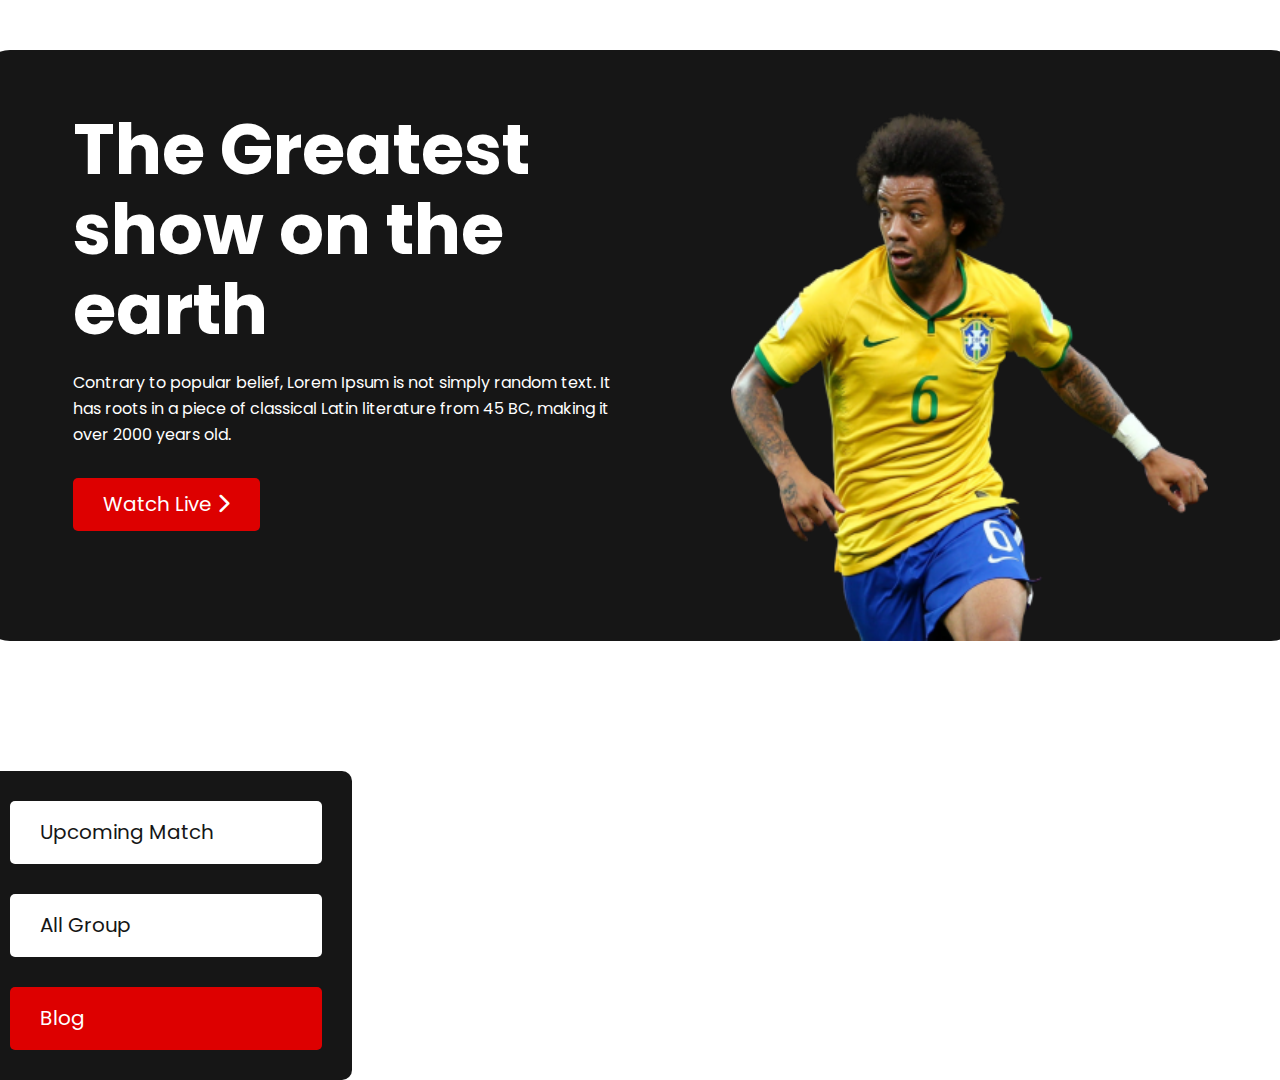
==== index.html @ 5b15a122 "Header Created" ====
<!DOCTYPE html>
<html lang="en">
<head>
    <meta charset="UTF-8">
    <meta http-equiv="X-UA-Compatible" content="IE=edge">
    <meta name="viewport" content="width=device-width, initial-scale=1.0">
    <title>World Cup</title>
    <!-- Google Fonts -->
    <link rel="preconnect" href="https://fonts.googleapis.com">
    <link rel="preconnect" href="https://fonts.gstatic.com" crossorigin>
    <link href="https://fonts.googleapis.com/css2?family=Poppins:wght@100;200;300;400;500;600;700;800;900&display=swap" rel="stylesheet"> 
    <!-- Font Awesome -->
    <link rel="stylesheet" href="https://cdnjs.cloudflare.com/ajax/libs/font-awesome/6.1.1/css/all.min.css">
    <!-- CSS File -->
    <link rel="stylesheet" href="css/style.css">
</head>
<body>

    <main>
        <!-- ========= Header Section Start========= -->
        <section id="header">
            <div class="container">
                <div class="inner-container">
                    <div class="header-wrapper">
                        <div class="header-wrapper-info">
                            <h1>The Greatest show on the earth</h1>
                            <p>Contrary to popular belief, Lorem Ipsum is not simply 
                                random text. It has roots in a piece of classical Latin literature from 45 BC, making it over 2000 years old.</p>
                            <a href="#" class="btn btn-primary">Watch Live <i class="fa-solid fa-chevron-right"></i></a>
                        </div>
                        <div class="header-wrapper-img">
                            <img src="images/Banner Image.png" alt="Banner Image">
                        </div>
                    </div>
                </div>
            </div>
        </section>
        <!-- ========= Header Section End ========= -->

        <!-- ========= Blog Section Start========= -->
        <section id="blog">
            <div class="container">
                <div class="blog-wrapper">
                    <aside class="blog-menu">
                        <a href="#" class="btn btn-white">Upcoming Match</a>
                        <a href="#" class="btn btn-white">All Group</button>
                        <a href="#" class="btn btn-white btn-active">Blog</a>
                    </aside>
                    
                </div>
            </div>
        </section>
        <!-- ========= Blog Section End ========= -->
    </main>
</body>
</html>
---- css/style.css ----
/* -----------------
      Basic Setup 
--------------------*/

* {
    margin: 0;
    padding: 0;
    outline: 0;
}

body {
    box-sizing: border-box;
    font-family: 'Poppins', sans-serif;
}

a {
    text-decoration: none;
}

/* --------------------------------
        Reusable Components 
-----------------------------------*/

.container {
	width: 1321px;
    margin: 0 auto;
}


.inner-container {
    width: 1135px;
    margin: 0 auto;
}

.btn {
    border-radius: 5px;
    font-weight: 400;
    font-size: 20px;
    line-height: 23px;
    padding: 15px 30px;
    transition: all .4s ease;
    -webkit-transition: all .4s ease;
    -moz-transition: all .4s ease;
    -ms-transition: all .4s ease;
    -o-transition: all .4s ease;
    display: inline-block;
}

.btn-white {
    background: #fff;
    color: #161616;
}

.btn-white:hover,
.btn-primary,
.btn-active {
    background: #DD0000;
    color: #fff;
}

.btn-primary:hover {
    padding: 15px 40px;
}

/* --------------------------------
        Header Section Start 
-----------------------------------*/

main {
    display: flex;
    flex-direction: column;
    align-items: center;
}

#header {
	background: #161616;
	border-radius: 30px;
	-webkit-border-radius: 30px;
	-moz-border-radius: 30px;
	-ms-border-radius: 30px;
	-o-border-radius: 30px;
	margin: 50px 0 130px 0;
	padding-top: 60px;
    display: flex;
    justify-content: center;
}

#header:hover .header-wrapper-img img {
    transform: translateX(25px);
    -webkit-transform: translateX(25px);
    -moz-transform: translateX(25px);
    -ms-transform: translateX(25px);
    -o-transform: translateX(25px);
}

.header-wrapper {
    display: grid;
    grid-template-columns: repeat(2, 1fr);
}

.header-wrapper-info {
    padding-bottom: 110px;
}

.header-wrapper-info h1 {
    font-weight: 700;
    font-size: 70px;
    line-height: 80px;
    color: #FFFFFF;
}

.header-wrapper-info p {
    font-weight: 400;
    font-size: 16px;
    line-height: 26px;
    color: #FFFFFF;
    padding: 20px 0 30px 0;
}

.header-wrapper-img {
	display: flex;
	justify-content: end;
}

.header-wrapper-img img {
    width: 84%;
    transition: all .4s ease;
    -webkit-transition: all .4s ease;
    -moz-transition: all .4s ease;
    -ms-transition: all .4s ease;
    -o-transition: all .4s ease;
}



/* --------------------------------
        Blog Section Start 
-----------------------------------*/
.blog-wrapper aside.blog-menu {
	display: flex;
	flex-direction: column;
	width: 312px;
	background: #161616;
	border-radius: 10px;
	-webkit-border-radius: 10px;
	-moz-border-radius: 10px;
	-ms-border-radius: 10px;
	-o-border-radius: 10px;
	padding: 30px;
	gap: 30px;
}

.blog-wrapper .btn {
    padding: 20px 30px;
}
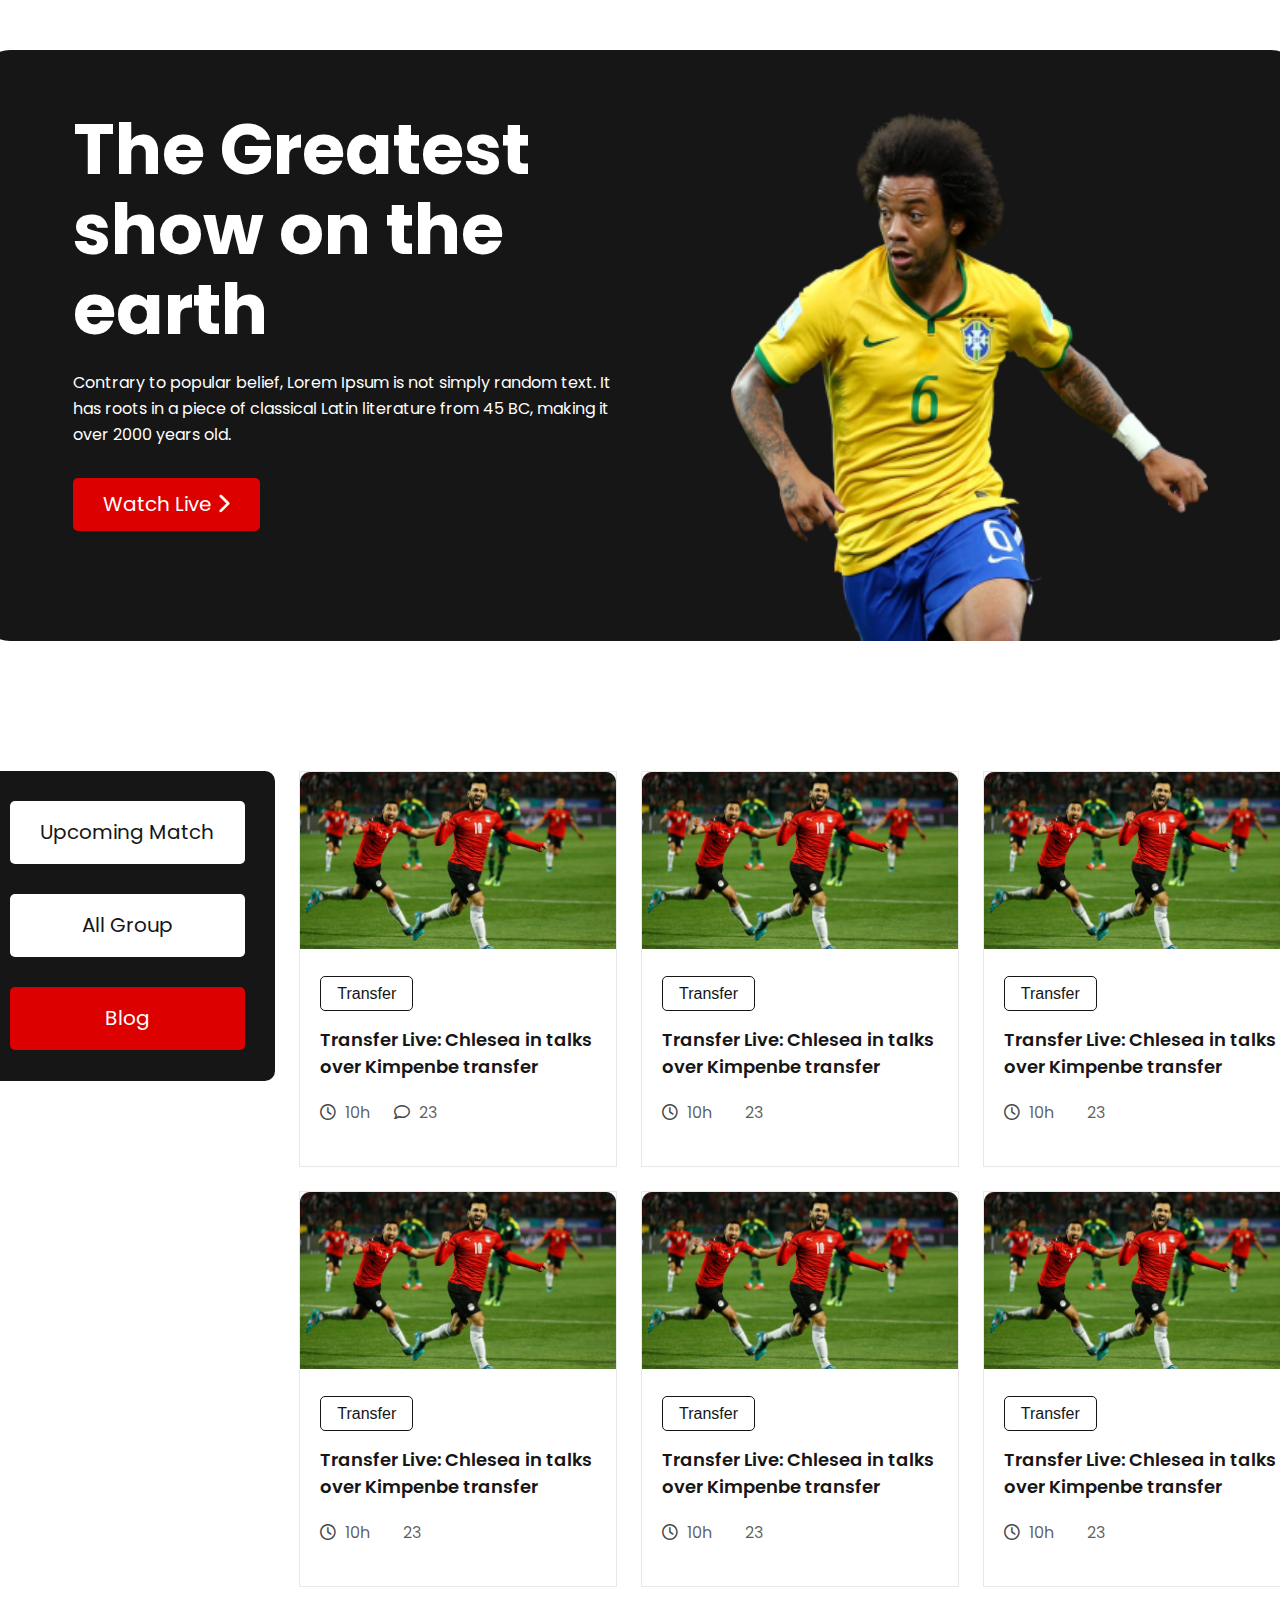
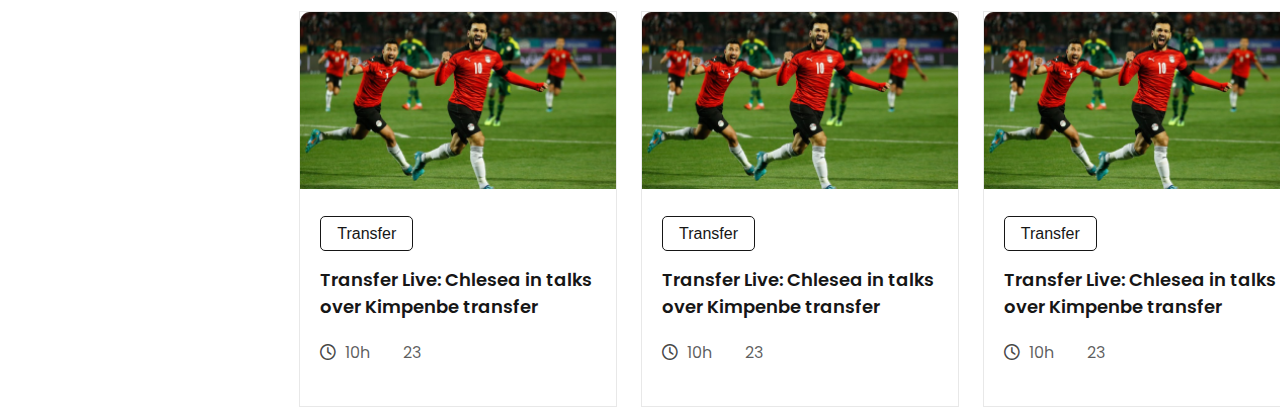
==== commit 4cb9a813: "Blog Updated" ====
--- a/index.html
+++ b/index.html
@@ -46,7 +46,125 @@
                         <a href="#" class="btn btn-white">All Group</button>
                         <a href="#" class="btn btn-white btn-active">Blog</a>
                     </aside>
-                    
+                    <div class="blog-articles-wrapper">
+                        <article class="blog-articles-items">
+                            <div class="blog-articles-items-img">
+                                <img src="images/Blog Image.png" alt="Blog Image">
+                            </div>
+                            <div class="blog-articles-items-info">
+                                <button class="btn btn-outline">Transfer</button>
+                                <h3>Transfer Live: Chlesea in talks over Kimpenbe transfer</h3>
+                                <div class="blog-timing">
+                                    <span class="time"><i class="fa-regular fa-clock"></i> 10h</span>
+                                    <span class="comments"><i class="fa-regular fa-comment"></i> 23</span>
+                                </div>
+                            </div>
+                        </article>
+                        <article class="blog-articles-items">
+                            <div class="blog-articles-items-img">
+                                <img src="images/Blog Image.png" alt="Blog Image">
+                            </div>
+                            <div class="blog-articles-items-info">
+                                <button class="btn btn-outline">Transfer</button>
+                                <h3>Transfer Live: Chlesea in talks over Kimpenbe transfer</h3>
+                                <div class="blog-timing">
+                                    <span class="time"><i class="fa-regular fa-clock"></i> 10h</span>
+                                    <span class="comments"><i class="fa-regular fa-message-dots"></i> 23</span>
+                                </div>
+                            </div>
+                        </article>
+                        <article class="blog-articles-items">
+                            <div class="blog-articles-items-img">
+                                <img src="images/Blog Image.png" alt="Blog Image">
+                            </div>
+                            <div class="blog-articles-items-info">
+                                <button class="btn btn-outline">Transfer</button>
+                                <h3>Transfer Live: Chlesea in talks over Kimpenbe transfer</h3>
+                                <div class="blog-timing">
+                                    <span class="time"><i class="fa-regular fa-clock"></i> 10h</span>
+                                    <span class="comments"><i class="fa-regular fa-message-dots"></i> 23</span>
+                                </div>
+                            </div>
+                        </article>
+                        <article class="blog-articles-items">
+                            <div class="blog-articles-items-img">
+                                <img src="images/Blog Image.png" alt="Blog Image">
+                            </div>
+                            <div class="blog-articles-items-info">
+                                <button class="btn btn-outline">Transfer</button>
+                                <h3>Transfer Live: Chlesea in talks over Kimpenbe transfer</h3>
+                                <div class="blog-timing">
+                                    <span class="time"><i class="fa-regular fa-clock"></i> 10h</span>
+                                    <span class="comments"><i class="fa-regular fa-message-dots"></i> 23</span>
+                                </div>
+                            </div>
+                        </article>
+                        <article class="blog-articles-items">
+                            <div class="blog-articles-items-img">
+                                <img src="images/Blog Image.png" alt="Blog Image">
+                            </div>
+                            <div class="blog-articles-items-info">
+                                <button class="btn btn-outline">Transfer</button>
+                                <h3>Transfer Live: Chlesea in talks over Kimpenbe transfer</h3>
+                                <div class="blog-timing">
+                                    <span class="time"><i class="fa-regular fa-clock"></i> 10h</span>
+                                    <span class="comments"><i class="fa-regular fa-message-dots"></i> 23</span>
+                                </div>
+                            </div>
+                        </article>
+                        <article class="blog-articles-items">
+                            <div class="blog-articles-items-img">
+                                <img src="images/Blog Image.png" alt="Blog Image">
+                            </div>
+                            <div class="blog-articles-items-info">
+                                <button class="btn btn-outline">Transfer</button>
+                                <h3>Transfer Live: Chlesea in talks over Kimpenbe transfer</h3>
+                                <div class="blog-timing">
+                                    <span class="time"><i class="fa-regular fa-clock"></i> 10h</span>
+                                    <span class="comments"><i class="fa-regular fa-message-dots"></i> 23</span>
+                                </div>
+                            </div>
+                        </article>
+                        <article class="blog-articles-items">
+                            <div class="blog-articles-items-img">
+                                <img src="images/Blog Image.png" alt="Blog Image">
+                            </div>
+                            <div class="blog-articles-items-info">
+                                <button class="btn btn-outline">Transfer</button>
+                                <h3>Transfer Live: Chlesea in talks over Kimpenbe transfer</h3>
+                                <div class="blog-timing">
+                                    <span class="time"><i class="fa-regular fa-clock"></i> 10h</span>
+                                    <span class="comments"><i class="fa-regular fa-message-dots"></i> 23</span>
+                                </div>
+                            </div>
+                        </article>
+                        <article class="blog-articles-items">
+                            <div class="blog-articles-items-img">
+                                <img src="images/Blog Image.png" alt="Blog Image">
+                            </div>
+                            <div class="blog-articles-items-info">
+                                <button class="btn btn-outline">Transfer</button>
+                                <h3>Transfer Live: Chlesea in talks over Kimpenbe transfer</h3>
+                                <div class="blog-timing">
+                                    <span class="time"><i class="fa-regular fa-clock"></i> 10h</span>
+                                    <span class="comments"><i class="fa-regular fa-message-dots"></i> 23</span>
+                                </div>
+                            </div>
+                        </article>
+                        <article class="blog-articles-items">
+                            <div class="blog-articles-items-img">
+                                <img src="images/Blog Image.png" alt="Blog Image">
+                            </div>
+                            <div class="blog-articles-items-info">
+                                <button class="btn btn-outline">Transfer</button>
+                                <h3>Transfer Live: Chlesea in talks over Kimpenbe transfer</h3>
+                                <div class="blog-timing">
+                                    <span class="time"><i class="fa-regular fa-clock"></i> 10h</span>
+                                    <span class="comments"><i class="fa-regular fa-message-dots"></i> 23</span>
+                                </div>
+                            </div>
+                        </article>
+                    </div>
                 </div>
             </div>
         </section>
--- a/css/style.css
+++ b/css/style.css
@@ -15,6 +15,11 @@
 
 a {
     text-decoration: none;
+}
+
+button {
+    border: 0;
+    background: none;
 }
 
 /* --------------------------------
@@ -44,6 +49,7 @@
     -ms-transition: all .4s ease;
     -o-transition: all .4s ease;
     display: inline-block;
+    cursor: pointer;
 }
 
 .btn-white {
@@ -51,6 +57,13 @@
     color: #161616;
 }
 
+.btn-outline {
+    border: 1px solid #161616;
+    font-size: 16px;
+    color: #161616;
+}
+
+.btn-outline:hover,
 .btn-white:hover,
 .btn-primary,
 .btn-active {
@@ -131,25 +144,77 @@
     -o-transition: all .4s ease;
 }
 
-
-
 /* --------------------------------
         Blog Section Start 
 -----------------------------------*/
+
+.blog-wrapper {
+    display: flex;
+    gap: 24px;
+}
+
 .blog-wrapper aside.blog-menu {
-	display: flex;
-	flex-direction: column;
-	width: 312px;
-	background: #161616;
-	border-radius: 10px;
-	-webkit-border-radius: 10px;
-	-moz-border-radius: 10px;
-	-ms-border-radius: 10px;
-	-o-border-radius: 10px;
-	padding: 30px;
-	gap: 30px;
+    display: flex;
+    width: 390px;
+    height: 250px;
+    background: #161616;
+    border-radius: 10px;
+    -webkit-border-radius: 10px;
+    -moz-border-radius: 10px;
+    -ms-border-radius: 10px;
+    -o-border-radius: 10px;
+    padding: 30px;
+    gap: 30px;
+    text-align: center;
+    flex-direction: column;
 }
 
 .blog-wrapper .btn {
     padding: 20px 30px;
+}
+
+.blog-articles-wrapper {
+    display: grid;
+    grid-template-columns: repeat(3, 1fr);
+    gap: 24px;
+}
+
+article.blog-articles-items {
+    border: 1px solid #E8E8E8;
+}
+
+article.blog-articles-items img {
+    width: 100%;
+}
+
+article.blog-articles-items .btn {
+    padding: 5px 16px;
+    margin-bottom: 15px;
+}
+
+.blog-articles-items-info {
+    padding: 20px;
+}
+
+article.blog-articles-items h3 {
+    font-weight: 600;
+    font-size: 18px;
+    line-height: 27px;
+    color: #161616;
+}
+
+article.blog-articles-items .blog-timing  {
+    padding: 20px 0;
+    font-size: 16px;
+    line-height: 26px;
+    color: rgba(22, 22, 22, 0.7);
+}
+
+article.blog-articles-items .blog-timing .time {
+    padding-right: 20px;
+}
+
+article.blog-articles-items .blog-timing i {
+    color: rgba(22, 22, 22, 0.8);
+    padding-right: 5px;
 }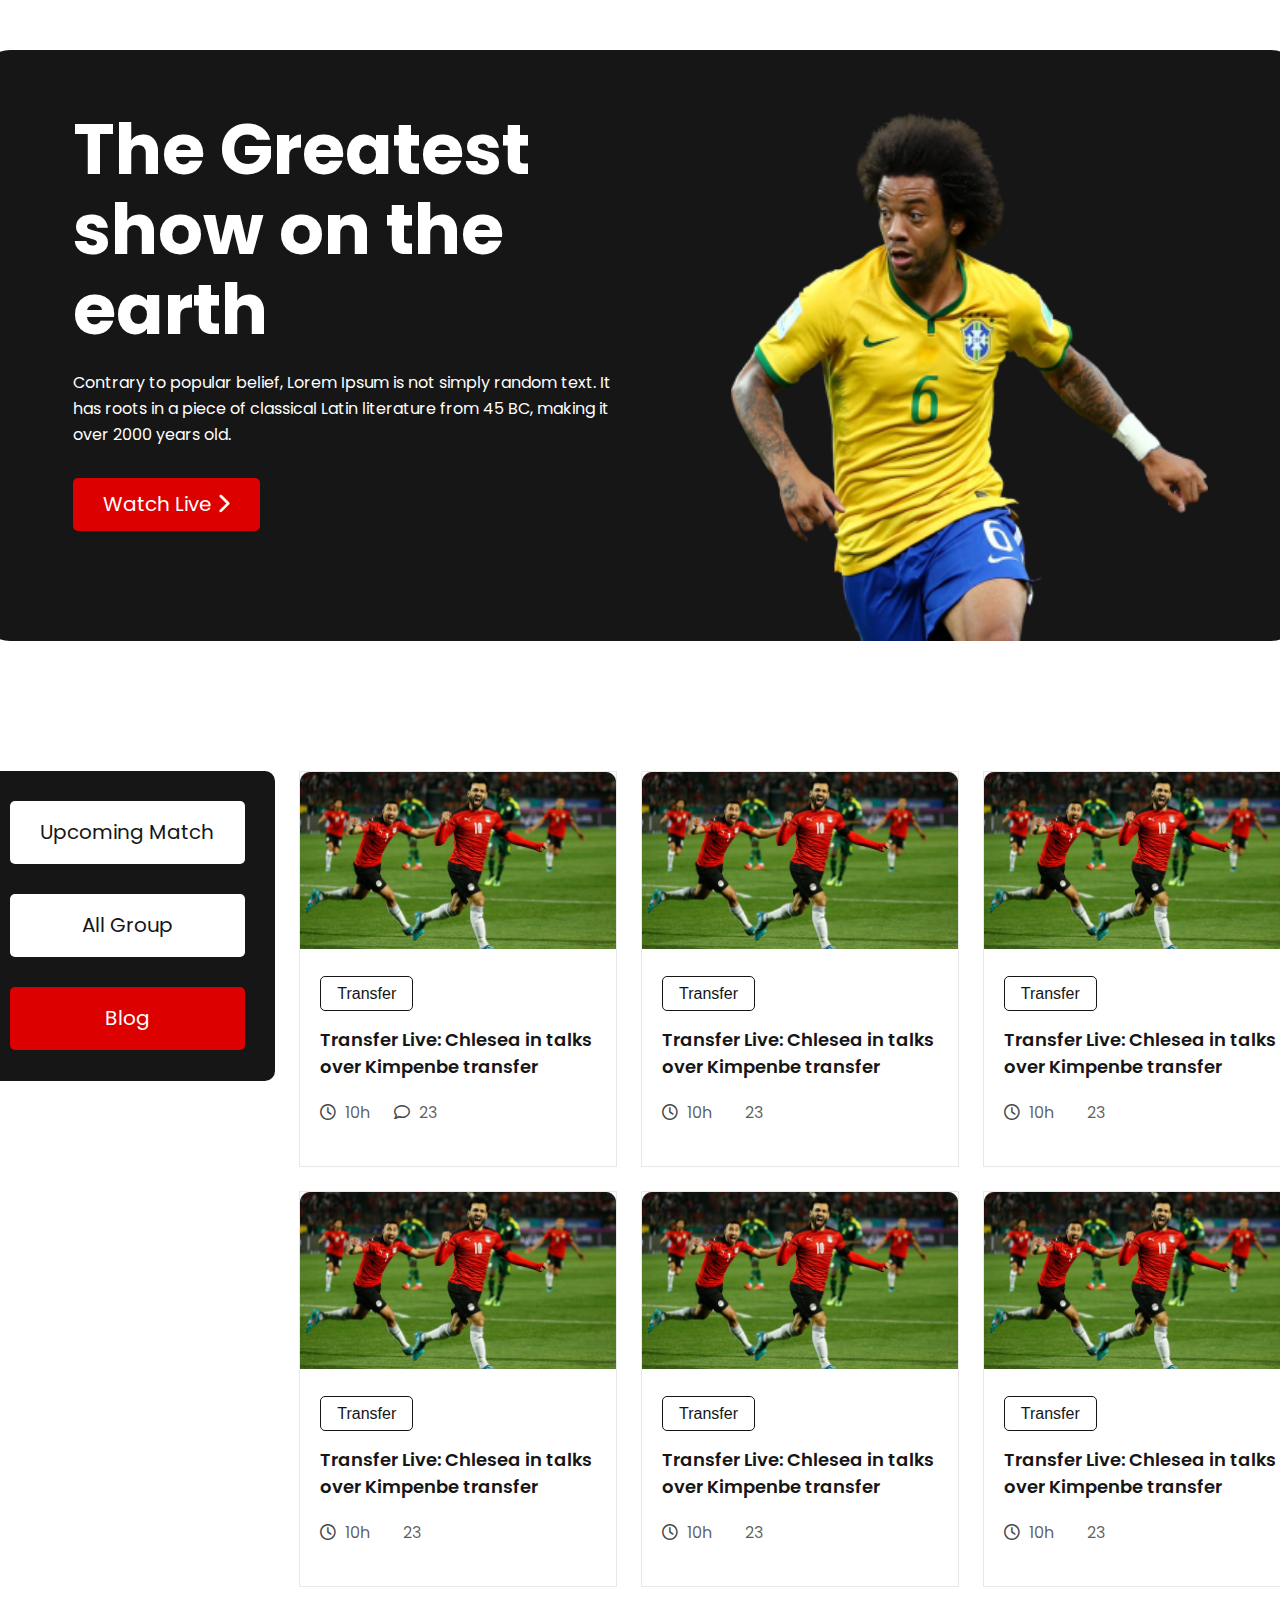
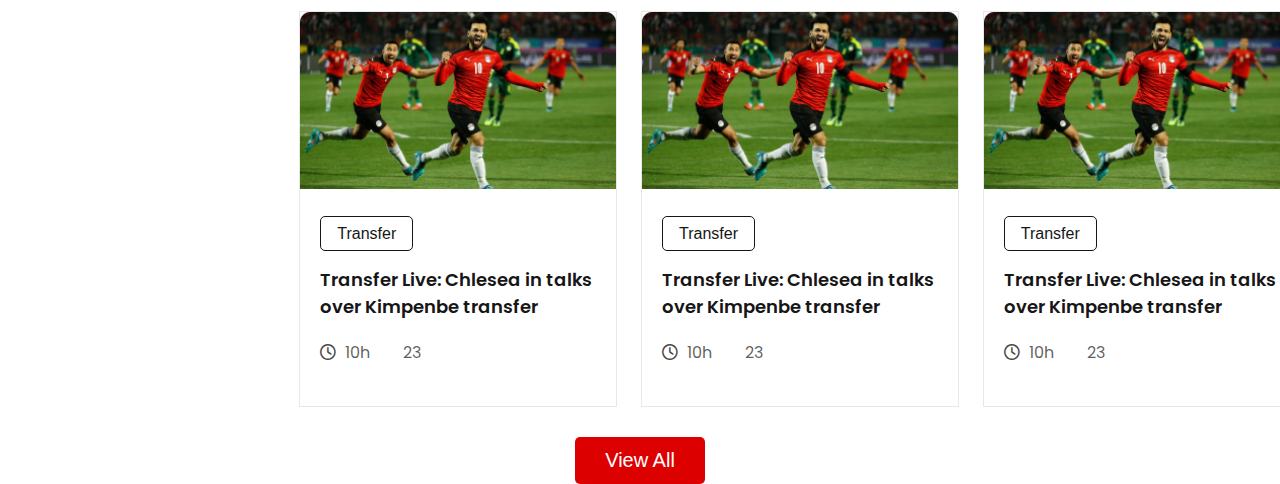
==== commit 3c5dbe0f: "blog view button add" ====
--- a/index.html
+++ b/index.html
@@ -166,6 +166,7 @@
                         </article>
                     </div>
                 </div>
+                <button class="btn btn-primary view-all">View All</button>
             </div>
         </section>
         <!-- ========= Blog Section End ========= -->
--- a/css/style.css
+++ b/css/style.css
@@ -148,9 +148,14 @@
         Blog Section Start 
 -----------------------------------*/
 
+#blog .container {
+    text-align: center;
+}
+
 .blog-wrapper {
     display: flex;
     gap: 24px;
+    text-align: left;
 }
 
 .blog-wrapper aside.blog-menu {
@@ -217,4 +222,13 @@
 article.blog-articles-items .blog-timing i {
     color: rgba(22, 22, 22, 0.8);
     padding-right: 5px;
+}
+
+#blog .view-all {
+    margin-top: 30px;
+    padding: 12px 30px;
+}
+
+#blog .view-all:hover {
+    padding: 12px 40px;
 }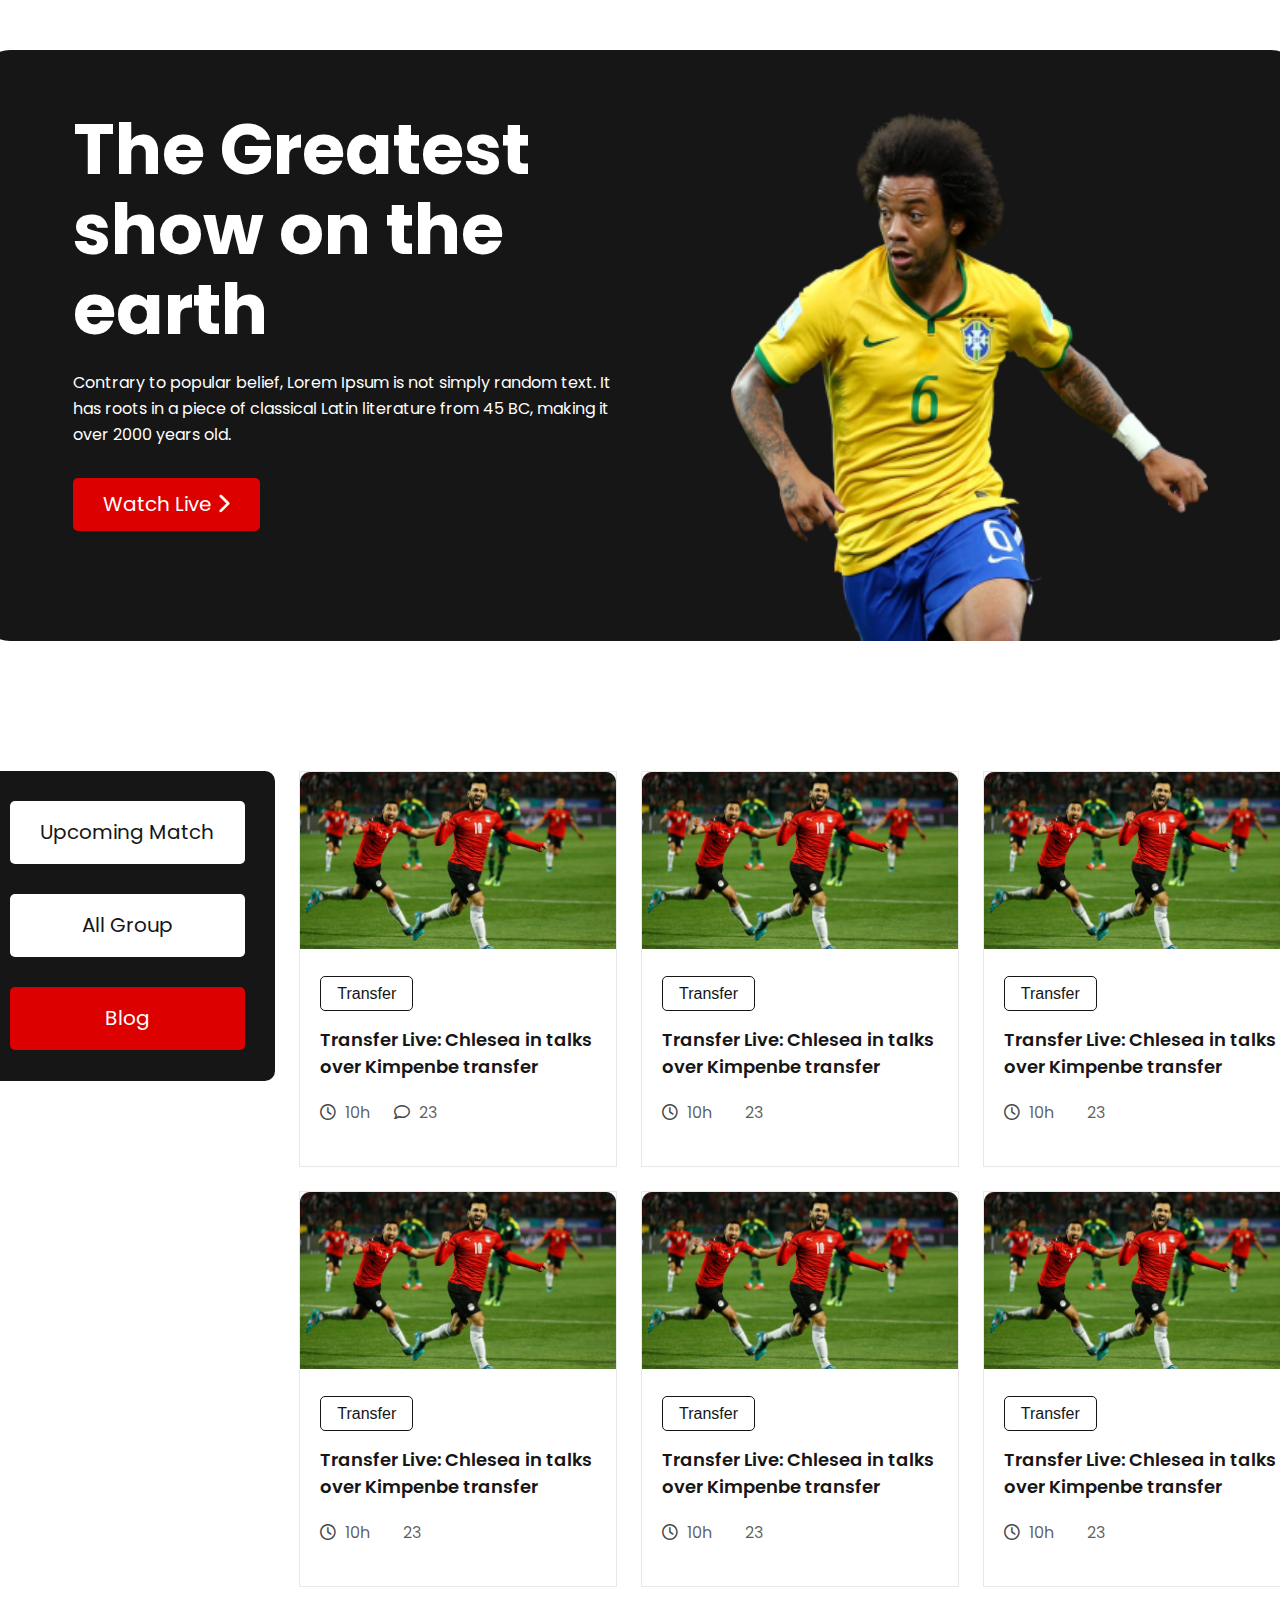
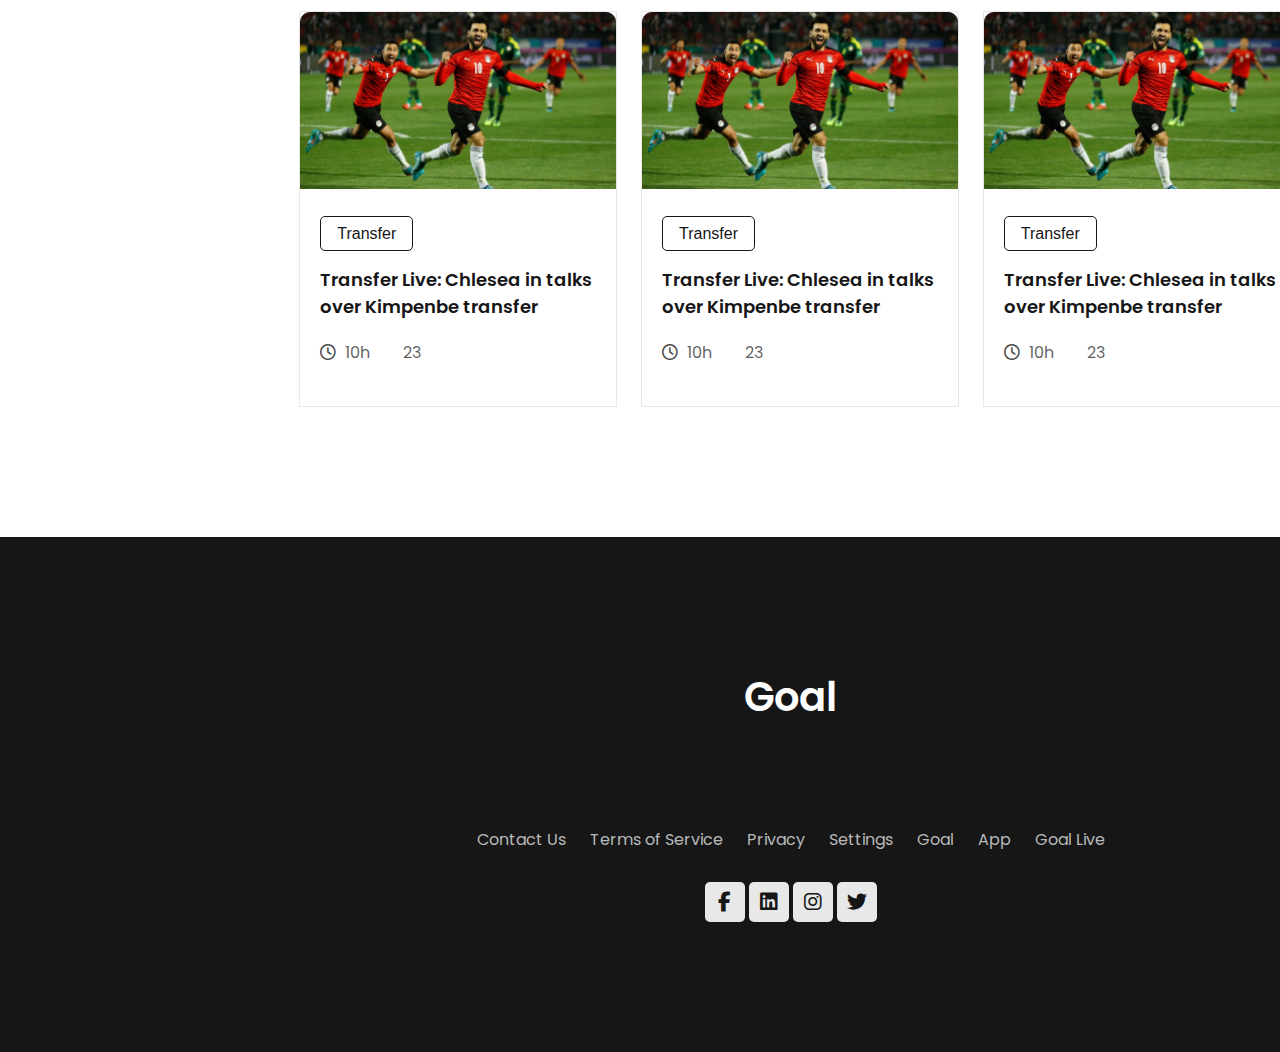
==== commit 3a2abcfc: "Extra Small Responsive" ====
--- a/index.html
+++ b/index.html
@@ -13,6 +13,8 @@
     <link rel="stylesheet" href="https://cdnjs.cloudflare.com/ajax/libs/font-awesome/6.1.1/css/all.min.css">
     <!-- CSS File -->
     <link rel="stylesheet" href="css/style.css">
+    <!-- Responsive CSS -->
+    <link rel="stylesheet" href="css/responsive.css">
 </head>
 <body>
 
@@ -42,7 +44,7 @@
             <div class="container">
                 <div class="blog-wrapper">
                     <aside class="blog-menu">
-                        <a href="#" class="btn btn-white">Upcoming Match</a>
+                        <a href="pages/upcomming-matches.html" class="btn btn-white">Upcoming Match</a>
                         <a href="#" class="btn btn-white">All Group</button>
                         <a href="#" class="btn btn-white btn-active">Blog</a>
                     </aside>
@@ -171,5 +173,32 @@
         </section>
         <!-- ========= Blog Section End ========= -->
     </main>
+
+    <!-- ========= Footer Section Start ========= -->
+    <footer id="footer">
+        <div class="container">
+            <div class="footer-text">
+                <h2>Goal</h2>
+            </div>
+            <div class="footer-menu">
+                <a href="#">Contact Us</a>
+                <a href="#">Terms of Service</a>
+                <a href="#">Privacy</a>
+                <a href="#">Settings</a>
+                <a href="#">Goal</a>
+                <a href="#">App</a>
+                <a href="#">Goal Live</a>
+            </div>
+            <div class="footer-social-media">
+                <ul>
+                    <li><a href="#"><i class="fa-brands fa-facebook-f"></i></a></li>
+                    <li><a href="#"><i class="fa-brands fa-linkedin"></i></a></li>
+                    <li><a href="#"><i class="fa-brands fa-instagram"></i></a></li>
+                    <li><a href="#"><i class="fa-brands fa-twitter"></i></a></li>
+                </ul>
+            </div>
+        </div>
+    </footer>
+    <!-- ========= Footer Section End ========= -->
 </body>
 </html>--- a/css/style.css
+++ b/css/style.css
@@ -20,6 +20,10 @@
 button {
     border: 0;
     background: none;
+}
+
+ul li {
+    list-style-type: none;
 }
 
 /* --------------------------------
@@ -227,8 +231,80 @@
 #blog .view-all {
     margin-top: 30px;
     padding: 12px 30px;
+    display: none;
 }
 
 #blog .view-all:hover {
     padding: 12px 40px;
+}
+
+/* --------------------------------
+        Footer Section Start 
+-----------------------------------*/
+
+footer#footer {
+    margin-top: 130px;
+    padding: 130px;
+    background: #161616;
+    text-align: center;
+}
+
+footer#footer .footer-text h2 {
+    font-weight: 600;
+    font-size: 40px;
+    line-height: 60px;
+    color: #fff;
+    padding-bottom: 100px;
+}
+
+footer#footer .footer-menu a {
+    display: inline-block;
+    font-size: 16px;
+    line-height: 24px;
+    color: #B9B9B9;
+    padding: 0 10px;
+    transition: all .4s ease;
+    -webkit-transition: all .4s ease;
+    -moz-transition: all .4s ease;
+    -ms-transition: all .4s ease;
+    -o-transition: all .4s ease;
+}
+
+footer#footer .footer-menu a:hover {
+    color: #DD0000;
+}
+
+footer#footer .footer-social-media ul li {
+    display: inline-block;
+    margin-top: 30px;
+}
+
+footer#footer .footer-social-media ul li a {
+    display: block;
+    width: 40px;
+    height: 40px;
+    background: #E8E8E8;
+    color: #161616;
+    line-height: 40px;
+    border-radius: 5px;
+    -webkit-border-radius: 5px;
+    -moz-border-radius: 5px;
+    -ms-border-radius: 5px;
+    -o-border-radius: 5px;
+    font-size: 20px;
+    transition: all .4s ease;
+    -webkit-transition: all .4s ease;
+    -moz-transition: all .4s ease;
+    -ms-transition: all .4s ease;
+    -o-transition: all .4s ease;
+}
+
+footer#footer .footer-social-media ul li a:hover {
+    background: #DD0000;
+    color: #E8E8E8;
+    border-radius: 50%;
+    -webkit-border-radius: 50%;
+    -moz-border-radius: 50%;
+    -ms-border-radius: 50%;
+    -o-border-radius: 50%;
 }--- a/css/responsive.css
+++ b/css/responsive.css
@@ -0,0 +1,98 @@
+/* Extra Small Device */
+@media only screen and (max-width: 575px) {
+
+    /* Header Section */
+
+    #header {
+        margin: 20px;
+    }
+    
+    .container {
+        width: 80%;
+    }
+    
+    .inner-container {
+        width: 100%;
+    }
+
+    .header-wrapper {
+        grid-template-columns: repeat(1, 1fr);
+        text-align: center;
+    }
+
+    .header-wrapper-info h1 {
+        font-size: 26px;
+        line-height: 33px;
+    }
+
+    .header-wrapper-info p {
+        font-size: 14px;
+        color: rgba(255, 255, 255, 0.8);
+        overflow: hidden;
+        height: 27px;
+        margin-bottom: 15px;
+    }
+
+    .header-wrapper-info {
+        padding-bottom: 21px;
+    }
+
+    .header-wrapper-img img {
+        width: 100%;
+    }
+
+    .header-wrapper-img {
+        align-items: center;
+    }
+
+    /* Blog */
+    .blog-wrapper {
+        flex-direction: column;
+    }
+
+    .blog-wrapper .btn {
+        padding: 10px 14px;
+    }
+
+    .blog-wrapper aside.blog-menu {
+        width: auto;
+        height: auto;
+        margin: 0 30px;
+        gap: 30px;
+        background: none;
+    }
+
+    .blog-wrapper aside.blog-menu .btn {
+        border: 1px solid #161616;
+    }
+
+    .blog-articles-wrapper {
+        grid-template-columns: repeat(1, 1fr);
+    }
+
+    footer#footer {
+        margin-top: 25px;
+        padding: 20px;
+    }
+
+    footer#footer .footer-text h2 {
+        padding-bottom: 0;
+        font-size: 22px;
+    }
+    
+    footer#footer .footer-menu,
+    footer#footer .footer-text {
+        border-bottom: 1px solid rgba(255, 255, 255, 0.1);
+    }
+
+    footer#footer .footer-menu {
+        margin-top: 10px;
+    }
+
+    footer#footer .footer-menu a {
+        display: block;
+        padding: 10px;
+    }
+
+
+}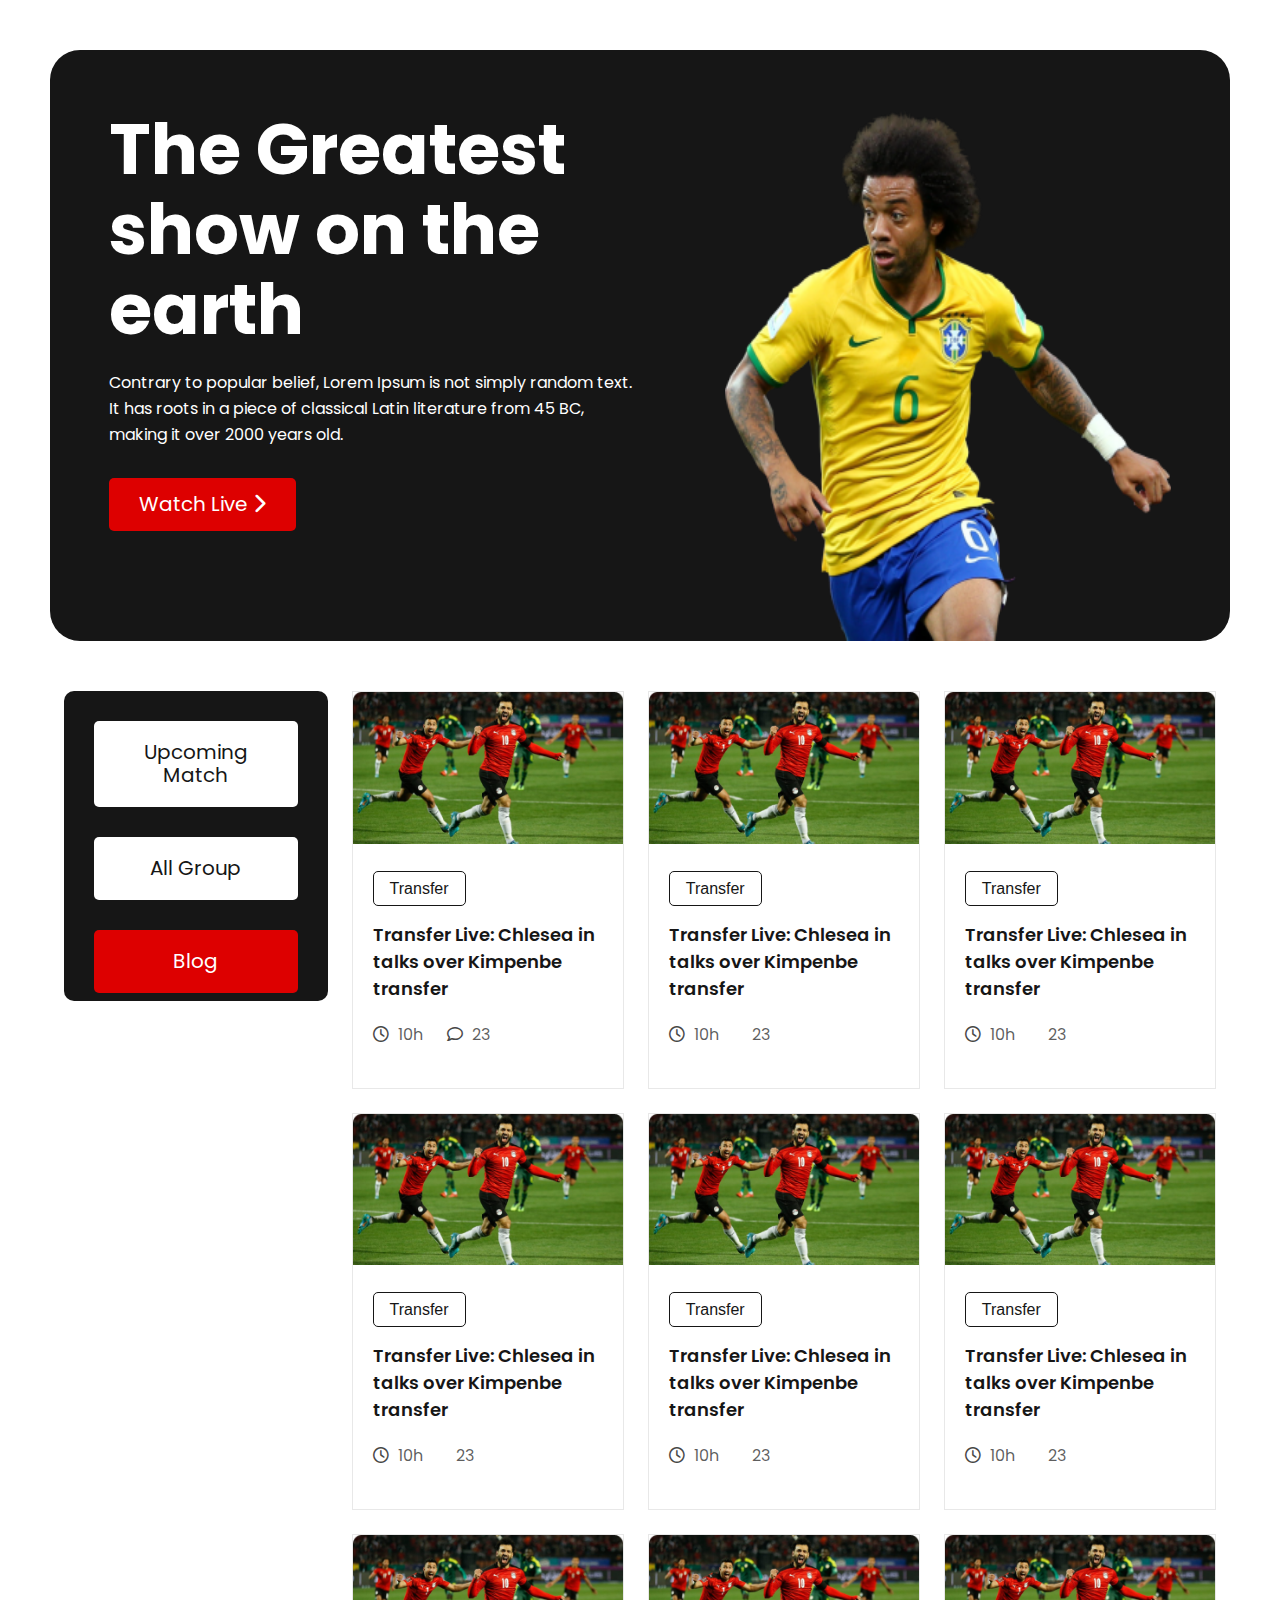
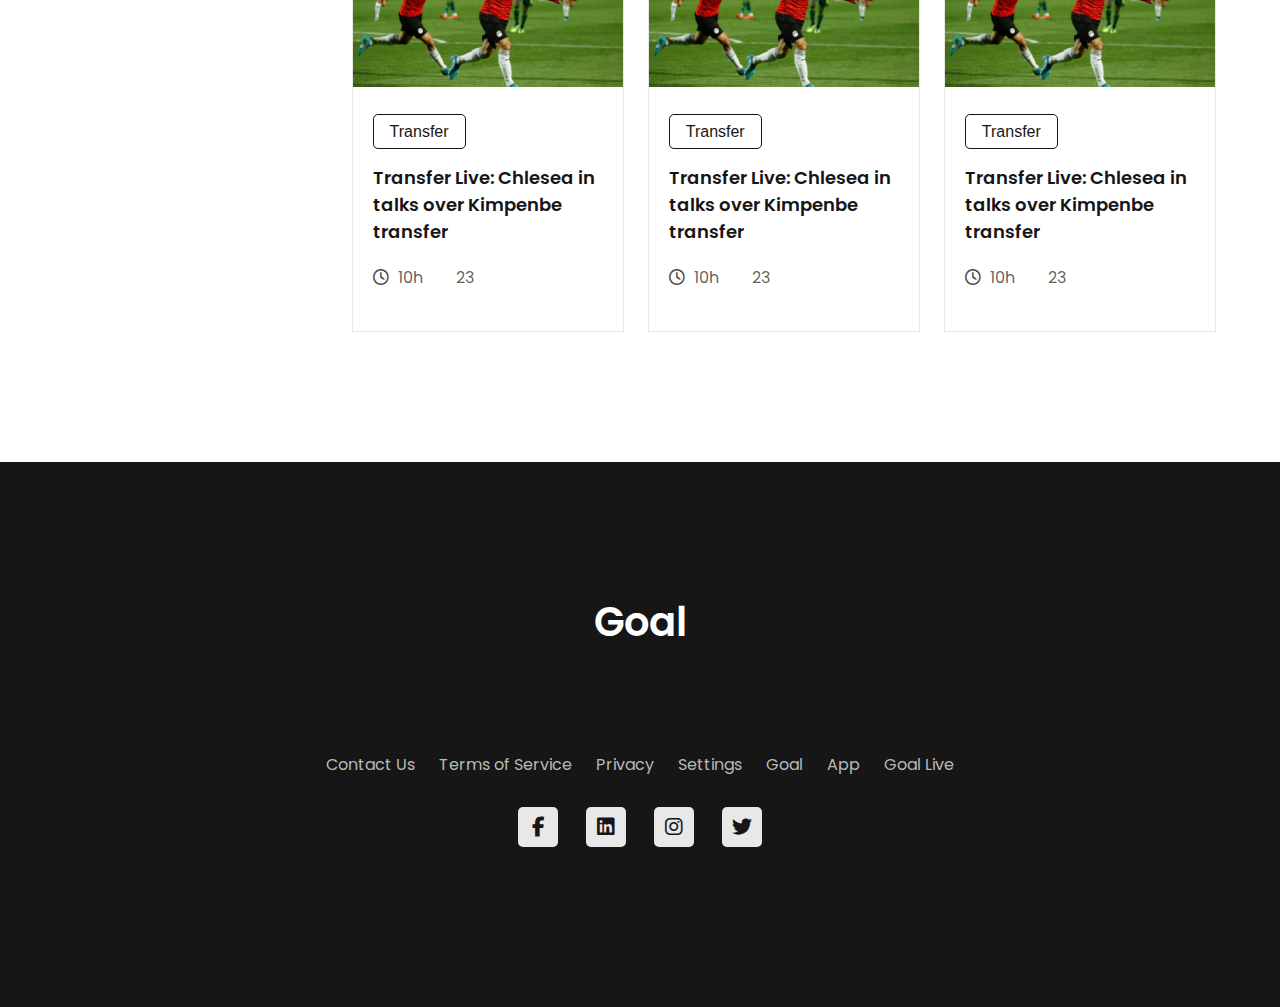
==== commit 0554092c: "Deploy issue fixed" ====
--- a/index.html
+++ b/index.html
@@ -44,7 +44,7 @@
             <div class="container">
                 <div class="blog-wrapper">
                     <aside class="blog-menu">
-                        <a href="pages/upcomming-matches.html" class="btn btn-white">Upcoming Match</a>
+                        <a href="pages/upcoming-match.html" class="btn btn-white">Upcoming Match</a>
                         <a href="#" class="btn btn-white">All Group</button>
                         <a href="#" class="btn btn-white btn-active">Blog</a>
                     </aside>
--- a/css/style.css
+++ b/css/style.css
@@ -228,6 +228,31 @@
     padding-right: 5px;
 }
 
+#up-comming .blog-wrapper aside.blog-menu {
+    width: auto;
+}
+
+#up-comming article.blog-articles-items.flag-control {
+    padding: 53px 30px;
+    text-align: center;
+}
+
+#up-comming article.blog-articles-items .blog-articles-items-image img {
+    width: 82%;
+}
+
+#up-comming article.blog-articles-items .blog-articles-items-image {
+    flex-direction: row;
+    display: flex;
+    justify-content: space-between;
+    text-align: center;
+    align-items: center;
+}
+
+#up-comming .image-control {
+    width: 100%;
+}
+
 #blog .view-all {
     margin-top: 30px;
     padding: 12px 30px;
@@ -236,6 +261,20 @@
 
 #blog .view-all:hover {
     padding: 12px 40px;
+}
+
+#up-comming .blog-articles-items-info h2 {
+    font-weight: 600;
+    font-size: 20px;
+    line-height: 30px;
+    color: #161616;
+}
+
+#up-comming .blog-articles-items-info p {
+    font-weight: 400;
+    font-size: 16px;
+    line-height: 20px;
+    color: #4D4D4D;
 }
 
 /* --------------------------------
@@ -276,7 +315,7 @@
 
 footer#footer .footer-social-media ul li {
     display: inline-block;
-    margin-top: 30px;
+    margin: 30px 12px;
 }
 
 footer#footer .footer-social-media ul li a {
--- a/css/responsive.css
+++ b/css/responsive.css
@@ -94,5 +94,151 @@
         padding: 10px;
     }
 
-
+}
+
+/* Small Devices */
+@media only screen and (min-width: 576px) and (max-width: 991px) {
+
+    #header {
+        margin: 50px;
+    }
+    
+    .container {
+        width: 85%;
+    }
+    
+    .inner-container {
+        width: 100%;
+    }
+
+    .header-wrapper-info h1 {
+        font-size: 36px;
+        line-height: 40px;
+    }
+
+    .header-wrapper-info p {
+        font-size: 14px;
+        color: rgba(255, 255, 255, 0.8);
+        overflow: hidden;
+        height: 27px;
+        margin: 0 15px 15px 0;
+    }
+
+    .header-wrapper-info {
+        padding-bottom: 61px;
+    }
+
+    .header-wrapper-img img {
+        width: 110%;
+        transition: all .4s ease;
+        -webkit-transition: all .4s ease;
+        -moz-transition: all .4s ease;
+        -ms-transition: all .4s ease;
+        -o-transition: all .4s ease;
+    }
+
+    .blog-wrapper {
+        flex-direction: column;
+    }
+
+    .blog-wrapper aside.blog-menu {
+        margin: 0;
+        padding: 0;
+        background: none;
+        width: 100%;
+        height: auto;
+        flex-direction: row;
+        justify-content: space-between;
+        align-items: center;
+    }
+
+    .blog-wrapper aside.blog-menu .btn {
+        padding: 18px 45px;
+        border: 1px solid #E8E8E8;
+    }
+
+    .blog-articles-wrapper {
+        grid-template-columns: repeat(2, 1fr);
+    }
+
+    #blog .view-all {
+        display: inline-block;
+    }
+
+    footer#footer {
+        margin-top: 40px;
+        padding: 70px 0 0 0;
+    }
+
+    footer#footer .footer-text h2 {
+        border-bottom: 1px solid rgba(255, 255, 255, 0.1);
+        padding-bottom: 30px;
+    }
+
+    .footer-menu {
+        margin-top: 30px;
+    }
+
+}
+
+/* Medium Devices */
+@media only screen and (min-width: 768px) and (max-width: 991px) {
+
+    .header-wrapper-info h1 {
+        font-size: 40px;
+        line-height: 50px;
+    }
+
+    .header-wrapper-info p {
+        height: auto;
+    }
+
+}
+
+/* Medium Devices */
+@media only screen and (min-width: 992px) and (max-width: 1199px) {
+    
+    #header {
+        margin: 50px;
+    }
+    
+    .container {
+        width: 90%;
+    }
+    
+    .inner-container {
+        width: 100%;
+    }
+
+    .header-wrapper-info h1 {
+        font-size: 55px;
+        line-height: 55px;
+    }
+
+    .header-wrapper-img img {
+        width: 100%;
+    }
+
+    .blog-wrapper .btn {
+        padding: 20px 18px;
+    }
+
+    .blog-wrapper aside.blog-menu {
+        width: 50%;
+    }
+}
+
+/* Extra Large Devices */
+@media only screen and (min-width: 1200px) and (max-width: 1400px) {
+    #header {
+        margin: 50px;
+    }
+    
+    .container {
+        width: 90%;
+    }
+    
+    .inner-container {
+        width: 100%;
+    }
 }